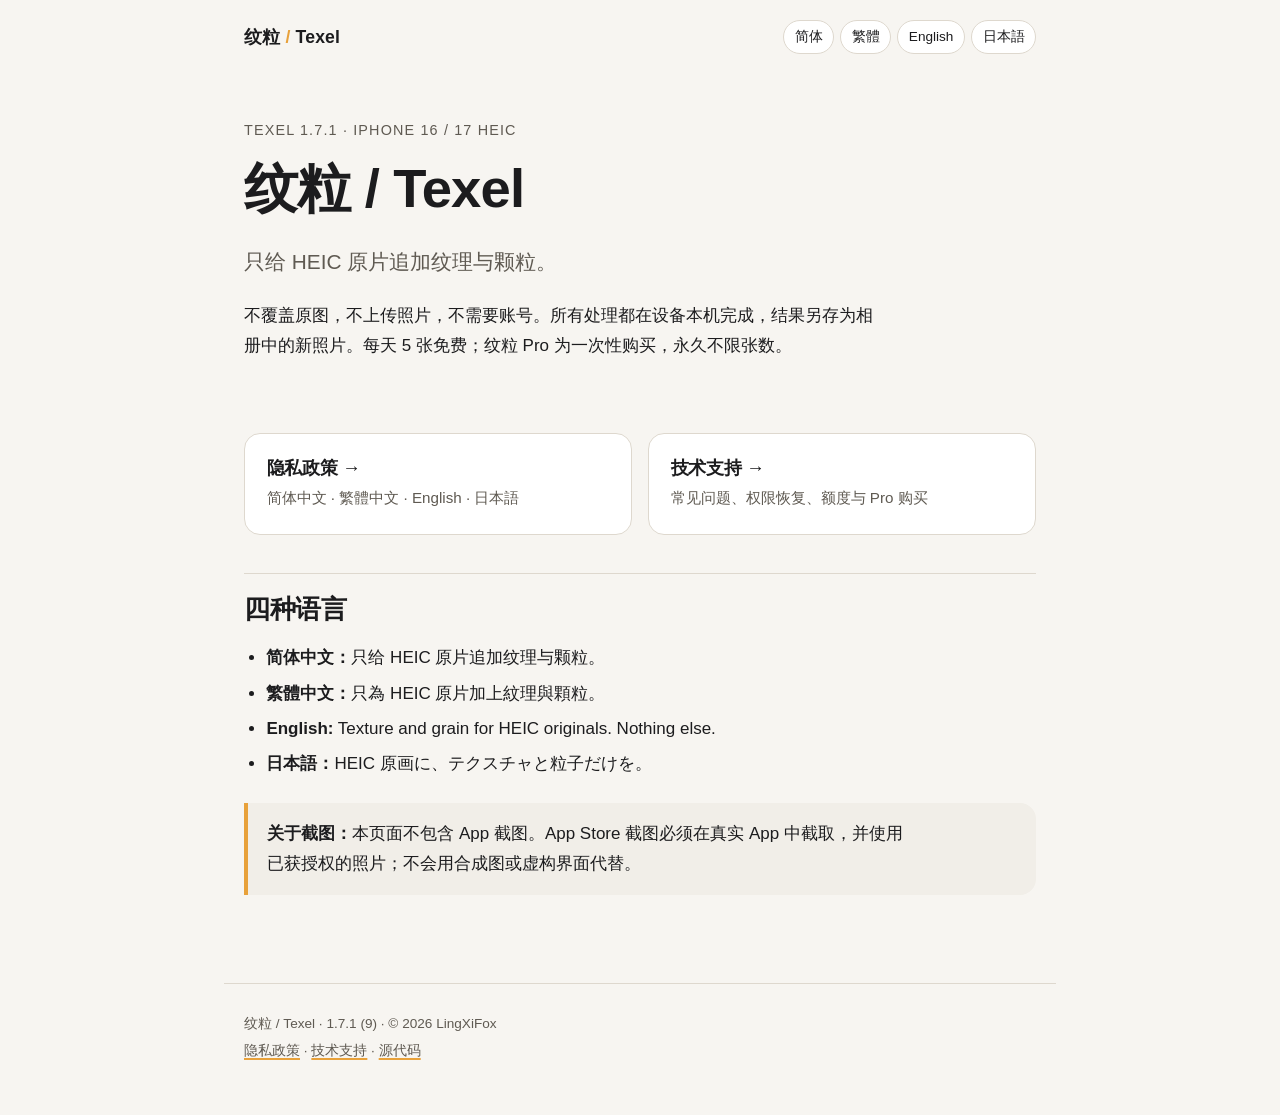
==== docs/index.html @ acb423ce "release: prepare 1.7.1 App Store kit and fix PhotoKit CI grants Build the integration host with ad-h" ====
<!doctype html>
<html lang="zh-Hans">
<head>
  <meta charset="utf-8">
  <meta name="viewport" content="width=device-width, initial-scale=1">
  <meta name="color-scheme" content="light dark">
  <title>纹粒 / Texel — 隐私与支持</title>
  <meta name="description" content="纹粒 / Texel 的隐私政策与技术支持页面。为 iPhone 16 / 17 HEIC 原片追加纹理与颗粒。">
  <link rel="stylesheet" href="styles.css">
</head>
<body>
  <a class="skip-link" href="#main">跳到主要内容</a>
  <header class="site-header">
    <a class="brand" href="./">纹粒 <span aria-hidden="true">/</span> Texel</a>
    <nav class="lang-nav" aria-label="语言 / Language">
      <a href="#zh-Hans" lang="zh-Hans">简体</a>
      <a href="#zh-Hant" lang="zh-Hant">繁體</a>
      <a href="#en" lang="en">English</a>
      <a href="#ja" lang="ja">日本語</a>
    </nav>
  </header>

  <main id="main">
    <section class="hero" lang="zh-Hans">
      <p class="eyebrow">Texel 1.7.1 · iPhone 16 / 17 HEIC</p>
      <h1>纹粒 <span aria-hidden="true">/</span> Texel</h1>
      <p class="lede">只给 HEIC 原片追加纹理与颗粒。</p>
      <p>不覆盖原图，不上传照片，不需要账号。所有处理都在设备本机完成，结果另存为相册中的新照片。每天 5 张免费；纹粒 Pro 为一次性购买，永久不限张数。</p>
    </section>

    <div class="card-grid">
      <a class="card" href="privacy/">
        <h2>隐私政策 <span aria-hidden="true">→</span></h2>
        <p>简体中文 · 繁體中文 · English · 日本語</p>
      </a>
      <a class="card" href="support/">
        <h2>技术支持 <span aria-hidden="true">→</span></h2>
        <p>常见问题、权限恢复、额度与 Pro 购买</p>
      </a>
    </div>

    <section aria-labelledby="taglines">
      <h2 id="taglines">四种语言</h2>
      <ul>
        <li lang="zh-Hans"><strong>简体中文：</strong>只给 HEIC 原片追加纹理与颗粒。</li>
        <li lang="zh-Hant"><strong>繁體中文：</strong>只為 HEIC 原片加上紋理與顆粒。</li>
        <li lang="en"><strong>English:</strong> Texture and grain for HEIC originals. Nothing else.</li>
        <li lang="ja"><strong>日本語：</strong>HEIC 原画に、テクスチャと粒子だけを。</li>
      </ul>
    </section>

    <div class="callout">
      <p><strong>关于截图：</strong>本页面不包含 App 截图。App Store 截图必须在真实 App 中截取，并使用已获授权的照片；不会用合成图或虚构界面代替。</p>
    </div>
  </main>

  <footer class="site-footer">
    <p>纹粒 / Texel · 1.7.1 (9) · © 2026 LingXiFox</p>
    <p><a href="privacy/">隐私政策</a> · <a href="support/">技术支持</a> · <a href="https://github.com/LingXiFox/LingXiStyle">源代码</a></p>
  </footer>
</body>
</html>
---- docs/styles.css ----
:root {
  color-scheme: light dark;
  --bg: #f7f5f1;
  --surface: #ffffff;
  --surface-alt: #f1eee8;
  --text: #1c1c1e;
  --muted: #5f5a52;
  --line: #ded8ce;
  --accent: #e8a13a;
  --accent-ink: #3a2408;
  --focus: #1f6feb;
  --radius: 16px;
  --measure: 52rem;
}

@media (prefers-color-scheme: dark) {
  :root {
    --bg: #141312;
    --surface: #1f1e1c;
    --surface-alt: #2c2c2e;
    --text: #f5f2ec;
    --muted: #c4bdb1;
    --line: #3a3733;
    --accent: #e8a13a;
    --accent-ink: #1c1204;
    --focus: #8ab4ff;
  }
}

* { box-sizing: border-box; }

html {
  scroll-behavior: smooth;
  -webkit-text-size-adjust: 100%;
}

body {
  margin: 0;
  background: var(--bg);
  color: var(--text);
  font-family: -apple-system, BlinkMacSystemFont, "Segoe UI", "Hiragino Sans",
    "Noto Sans CJK SC", "Noto Sans CJK TC", "Microsoft YaHei", sans-serif;
  line-height: 1.75;
  font-size: 17px;
}

a {
  color: inherit;
  text-decoration-color: var(--accent);
  text-decoration-thickness: 2px;
  text-underline-offset: 3px;
}

a:hover { color: var(--accent-ink); background: var(--accent); }

a:focus-visible,
button:focus-visible {
  outline: 3px solid var(--focus);
  outline-offset: 3px;
}

.site-header {
  display: flex;
  flex-wrap: wrap;
  gap: 1rem;
  align-items: center;
  justify-content: space-between;
  max-width: var(--measure);
  margin: 0 auto;
  padding: 1.25rem 1.25rem 1rem;
}

.brand {
  font-weight: 800;
  letter-spacing: 0.01em;
  text-decoration: none;
  font-size: 1.1rem;
}

.brand span { color: var(--accent); }

.lang-nav {
  display: flex;
  flex-wrap: wrap;
  gap: 0.4rem;
  font-size: 0.85rem;
}

.lang-nav a {
  padding: 0.25rem 0.65rem;
  border: 1px solid var(--line);
  border-radius: 999px;
  text-decoration: none;
  background: var(--surface);
}

main {
  max-width: var(--measure);
  margin: 0 auto;
  padding: 0 1.25rem 4rem;
}

.hero {
  padding: 3rem 0 2rem;
}

.eyebrow {
  margin: 0 0 0.75rem;
  color: var(--muted);
  font-size: 0.9rem;
  letter-spacing: 0.08em;
  text-transform: uppercase;
}

h1, h2, h3 {
  line-height: 1.25;
  letter-spacing: -0.015em;
}

h1 {
  font-size: clamp(2rem, 6vw, 3.4rem);
  margin: 0 0 1rem;
}

h2 {
  font-size: clamp(1.3rem, 3vw, 1.65rem);
  margin: 2.4rem 0 0.75rem;
  padding-top: 1.2rem;
  border-top: 1px solid var(--line);
}

h3 {
  font-size: 1.08rem;
  margin: 1.6rem 0 0.4rem;
}

p, li { max-width: 68ch; }

ul, ol { padding-left: 1.4rem; }

li + li { margin-top: 0.35rem; }

.lede {
  font-size: clamp(1.1rem, 2.4vw, 1.3rem);
  color: var(--muted);
  max-width: 60ch;
}

.card-grid {
  display: grid;
  grid-template-columns: repeat(auto-fit, minmax(16rem, 1fr));
  gap: 1rem;
  margin: 1.5rem 0;
}

.card {
  display: block;
  padding: 1.35rem;
  background: var(--surface);
  border: 1px solid var(--line);
  border-radius: var(--radius);
  text-decoration: none;
}

.card:hover {
  border-color: var(--accent);
  background: var(--surface);
  color: var(--text);
}

.card h2 {
  border: 0;
  margin: 0 0 0.4rem;
  padding: 0;
  font-size: 1.15rem;
}

.card p {
  margin: 0;
  color: var(--muted);
  font-size: 0.95rem;
}

.lang-section {
  scroll-margin-top: 1rem;
  padding-top: 1rem;
}

.lang-section + .lang-section {
  margin-top: 3.5rem;
  border-top: 3px solid var(--accent);
}

.meta {
  color: var(--muted);
  font-size: 0.9rem;
}

.callout {
  background: var(--surface-alt);
  border-left: 4px solid var(--accent);
  border-radius: 0 var(--radius) var(--radius) 0;
  padding: 1rem 1.2rem;
  margin: 1.5rem 0;
}

.callout p:first-child { margin-top: 0; }
.callout p:last-child { margin-bottom: 0; }

.placeholder {
  display: inline-block;
  padding: 0.05rem 0.35rem;
  border: 1px dashed var(--accent);
  border-radius: 6px;
  background: var(--surface-alt);
  font-family: ui-monospace, SFMono-Regular, Menlo, Consolas, monospace;
  font-size: 0.85em;
  word-break: break-all;
}

table {
  width: 100%;
  border-collapse: collapse;
  margin: 1rem 0;
  font-size: 0.95rem;
}

th, td {
  text-align: left;
  vertical-align: top;
  padding: 0.65rem 0.7rem;
  border-bottom: 1px solid var(--line);
}

th { background: var(--surface-alt); }

code {
  font-family: ui-monospace, SFMono-Regular, Menlo, Consolas, monospace;
  font-size: 0.9em;
  background: var(--surface-alt);
  padding: 0.1em 0.3em;
  border-radius: 5px;
}

.site-footer {
  max-width: var(--measure);
  margin: 0 auto;
  padding: 1.5rem 1.25rem 3rem;
  border-top: 1px solid var(--line);
  color: var(--muted);
  font-size: 0.85rem;
}

.site-footer p { margin: 0.25rem 0; }

.skip-link {
  position: absolute;
  left: -999px;
  top: 0;
  background: var(--accent);
  color: var(--accent-ink);
  padding: 0.5rem 0.8rem;
  z-index: 10;
}

.skip-link:focus { left: 1rem; top: 1rem; }

@media (max-width: 40rem) {
  body { font-size: 16px; }
  .site-header { align-items: flex-start; }
  table, thead, tbody, th, td, tr { display: block; }
  thead { position: absolute; width: 1px; height: 1px; overflow: hidden; clip: rect(0 0 0 0); }
  tr { padding: 0.6rem 0; border-bottom: 1px solid var(--line); }
  th, td { border: 0; padding: 0.2rem 0; }
  td::before { content: attr(data-label); display: block; color: var(--muted); font-size: 0.8rem; }
}

@media (prefers-reduced-motion: reduce) {
  html { scroll-behavior: auto; }
}
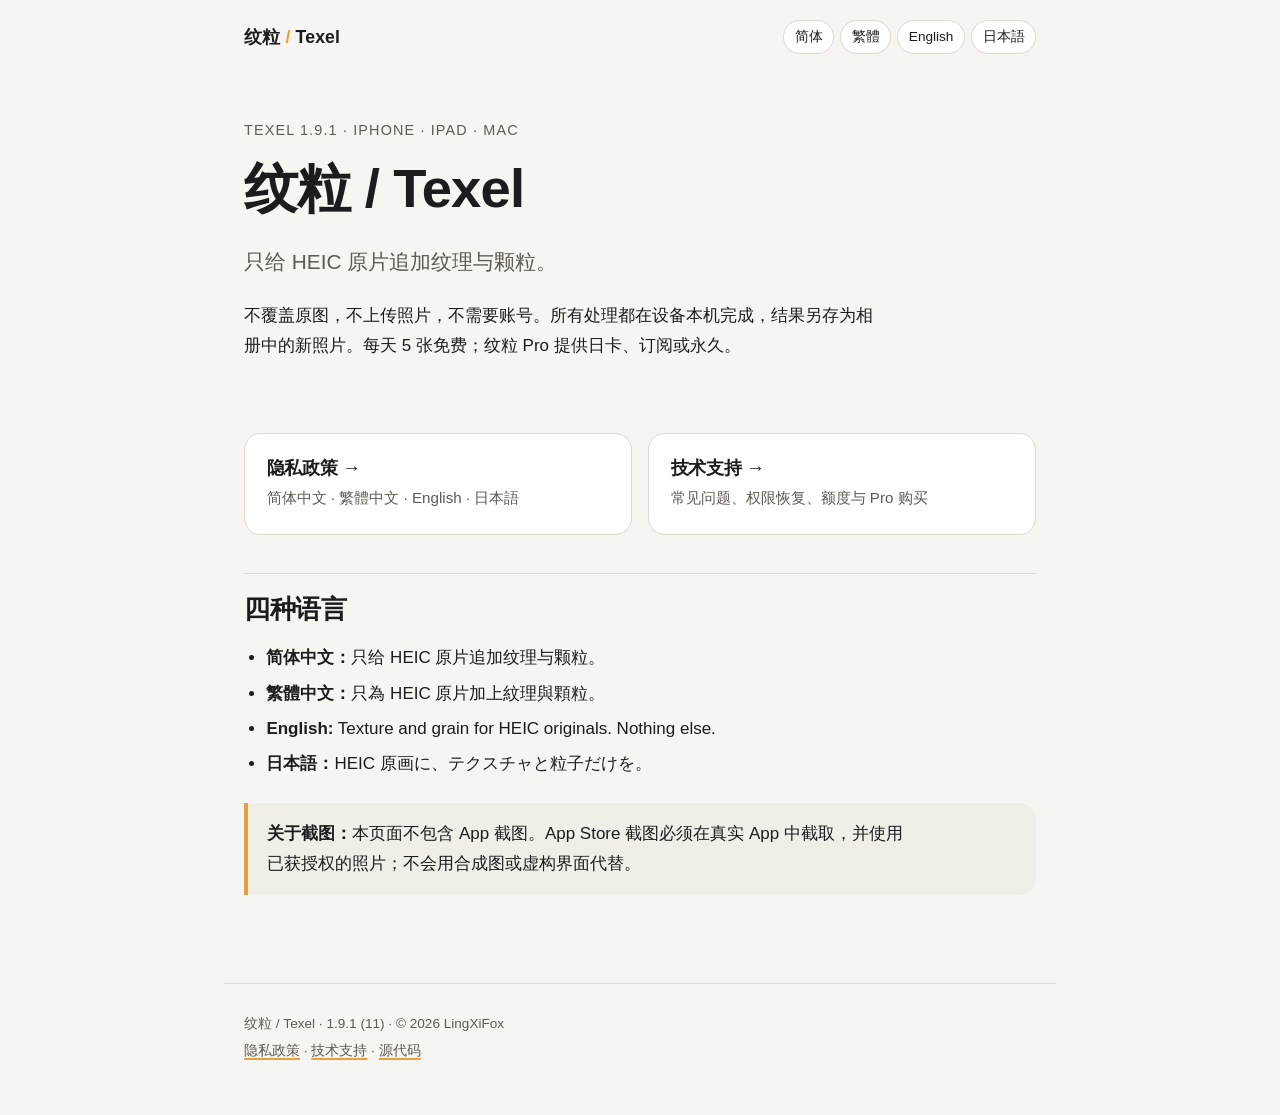
==== commit e90d5eaa: "docs(1.9.1): refresh release docs, store listing and privacy for vault, history and multi-tier Pro" ====
--- a/docs/index.html
+++ b/docs/index.html
@@ -22,10 +22,10 @@
 
   <main id="main">
     <section class="hero" lang="zh-Hans">
-      <p class="eyebrow">Texel 1.7.1 · iPhone 16 / 17 HEIC</p>
+      <p class="eyebrow">Texel 1.9.1 · iPhone · iPad · Mac</p>
       <h1>纹粒 <span aria-hidden="true">/</span> Texel</h1>
       <p class="lede">只给 HEIC 原片追加纹理与颗粒。</p>
-      <p>不覆盖原图，不上传照片，不需要账号。所有处理都在设备本机完成，结果另存为相册中的新照片。每天 5 张免费；纹粒 Pro 为一次性购买，永久不限张数。</p>
+      <p>不覆盖原图，不上传照片，不需要账号。所有处理都在设备本机完成，结果另存为相册中的新照片。每天 5 张免费；纹粒 Pro 提供日卡、订阅或永久。</p>
     </section>
 
     <div class="card-grid">
@@ -42,10 +42,10 @@
     <section aria-labelledby="taglines">
       <h2 id="taglines">四种语言</h2>
       <ul>
-        <li lang="zh-Hans"><strong>简体中文：</strong>只给 HEIC 原片追加纹理与颗粒。</li>
-        <li lang="zh-Hant"><strong>繁體中文：</strong>只為 HEIC 原片加上紋理與顆粒。</li>
-        <li lang="en"><strong>English:</strong> Texture and grain for HEIC originals. Nothing else.</li>
-        <li lang="ja"><strong>日本語：</strong>HEIC 原画に、テクスチャと粒子だけを。</li>
+        <li id="zh-Hans" lang="zh-Hans"><strong>简体中文：</strong>只给 HEIC 原片追加纹理与颗粒。</li>
+        <li id="zh-Hant" lang="zh-Hant"><strong>繁體中文：</strong>只為 HEIC 原片加上紋理與顆粒。</li>
+        <li id="en" lang="en"><strong>English:</strong> Texture and grain for HEIC originals. Nothing else.</li>
+        <li id="ja" lang="ja"><strong>日本語：</strong>HEIC 原画に、テクスチャと粒子だけを。</li>
       </ul>
     </section>
 
@@ -55,7 +55,7 @@
   </main>
 
   <footer class="site-footer">
-    <p>纹粒 / Texel · 1.7.1 (9) · © 2026 LingXiFox</p>
+    <p>纹粒 / Texel · 1.9.1 (11) · © 2026 LingXiFox</p>
     <p><a href="privacy/">隐私政策</a> · <a href="support/">技术支持</a> · <a href="https://github.com/LingXiFox/LingXiStyle">源代码</a></p>
   </footer>
 </body>
